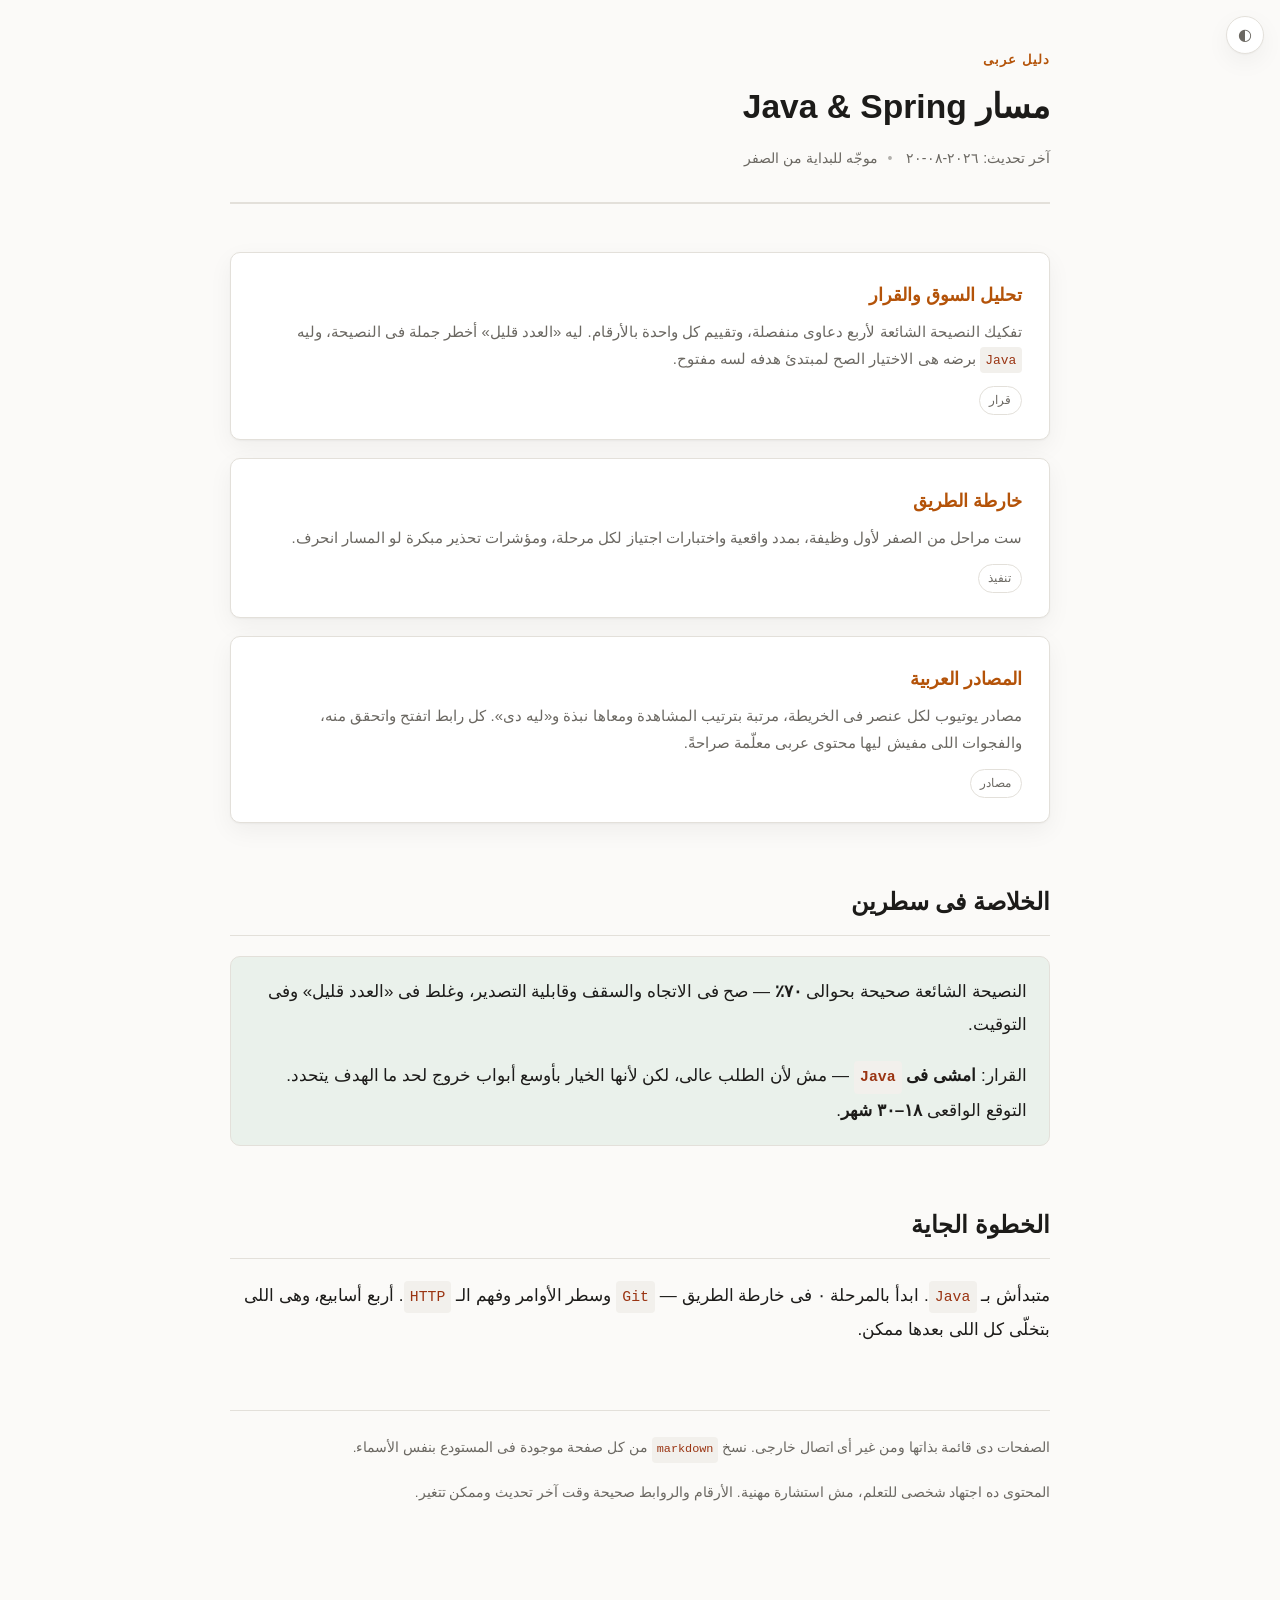
==== docs/index.html @ 8f4c94b4 "Add Arabic Java & Spring career guide Three static RTL pages published via GitHub Pages: - Market an" ====
<!DOCTYPE html>
<html lang="ar" dir="rtl">
<head>
<meta charset="utf-8">
<meta name="viewport" content="width=device-width, initial-scale=1">
<title>مسار Java &amp; Spring</title>
<link rel="stylesheet" href="_style.css">
<style>
  .docgrid { display: grid; gap: 1.1rem; margin-bottom: 3rem; }
  .doclink {
    display: block;
    background: var(--surface);
    border: 1px solid var(--border);
    border-radius: var(--radius);
    padding: 1.5rem 1.7rem;
    text-decoration: none;
    color: inherit;
    box-shadow: var(--shadow);
    transition: .15s;
  }
  .doclink:hover { border-color: var(--accent); transform: translateY(-2px); }
  .doclink h3 { margin: 0 0 .4rem; color: var(--accent); }
  .doclink p { margin: 0; color: var(--muted); font-size: .93rem; line-height: 1.8; }
  .doclink .tag {
    display: inline-block;
    font-size: .75rem;
    color: var(--muted);
    border: 1px solid var(--border);
    border-radius: 999px;
    padding: .1rem .6rem;
    margin-top: .8rem;
  }
</style>
</head>
<body>
<button class="themetoggle" id="tt" title="تبديل الثيم" aria-label="تبديل الثيم">◐</button>

<div class="wrap">

<header class="pagehead">
  <p class="eyebrow">دليل عربى</p>
  <h1>مسار Java &amp; Spring</h1>
  <p class="meta">
    <span>آخر تحديث: ٢٠٢٦-٠٨-٢٠</span>
    <span>موجّه للبداية من الصفر</span>
  </p>
</header>

<div class="docgrid">

  <a class="doclink" href="00-market-analysis.html">
    <h3>تحليل السوق والقرار</h3>
    <p>تفكيك النصيحة الشائعة لأربع دعاوى منفصلة، وتقييم كل واحدة بالأرقام. ليه «العدد قليل» أخطر جملة فى النصيحة، وليه <code>Java</code> برضه هى الاختيار الصح لمبتدئ هدفه لسه مفتوح.</p>
    <span class="tag">قرار</span>
  </a>

  <a class="doclink" href="01-roadmap.html">
    <h3>خارطة الطريق</h3>
    <p>ست مراحل من الصفر لأول وظيفة، بمدد واقعية واختبارات اجتياز لكل مرحلة، ومؤشرات تحذير مبكرة لو المسار انحرف.</p>
    <span class="tag">تنفيذ</span>
  </a>

  <a class="doclink" href="02-resources.html">
    <h3>المصادر العربية</h3>
    <p>مصادر يوتيوب لكل عنصر فى الخريطة، مرتبة بترتيب المشاهدة ومعاها نبذة و«ليه دى». كل رابط اتفتح واتحقق منه، والفجوات اللى مفيش ليها محتوى عربى معلّمة صراحةً.</p>
    <span class="tag">مصادر</span>
  </a>

</div>

<h2>الخلاصة فى سطرين</h2>

<div class="callout ok">
  <p>النصيحة الشائعة صحيحة بحوالى <strong>٧٠٪</strong> — صح فى الاتجاه والسقف وقابلية التصدير، وغلط فى «العدد قليل» وفى التوقيت.</p>
  <p>القرار: <strong>امشى فى <code>Java</code></strong> — مش لأن الطلب عالى، لكن لأنها الخيار بأوسع أبواب خروج لحد ما الهدف يتحدد. التوقع الواقعى <strong>١٨–٣٠ شهر</strong>.</p>
</div>

<h2>الخطوة الجاية</h2>

<p>متبدأش بـ <code>Java</code>. ابدأ بالمرحلة ٠ فى خارطة الطريق — <code>Git</code> وسطر الأوامر وفهم الـ <code>HTTP</code>. أربع أسابيع، وهى اللى بتخلّى كل اللى بعدها ممكن.</p>

<footer class="foot">
  <p>الصفحات دى قائمة بذاتها ومن غير أى اتصال خارجى. نسخ <code>markdown</code> من كل صفحة موجودة فى المستودع بنفس الأسماء.</p>
  <p>المحتوى ده اجتهاد شخصى للتعلم، مش استشارة مهنية. الأرقام والروابط صحيحة وقت آخر تحديث وممكن تتغير.</p>
</footer>

</div>

<script>
(function () {
  var r = document.documentElement, k = 'jsp-theme', s = localStorage.getItem(k);
  if (s) r.setAttribute('data-theme', s);
  document.getElementById('tt').addEventListener('click', function () {
    var dark = r.getAttribute('data-theme') === 'dark' ||
      (!r.getAttribute('data-theme') && matchMedia('(prefers-color-scheme: dark)').matches);
    var next = dark ? 'light' : 'dark';
    r.setAttribute('data-theme', next);
    localStorage.setItem(k, next);
  });
})();
</script>
</body>
</html>
---- docs/_style.css ----
/* ستايل مشترك لصفحات مسار Java & Spring */

:root {
  --bg: #fbfaf8;
  --surface: #ffffff;
  --text: #1c1b19;
  --muted: #6b6862;
  --border: #e3e0da;
  --accent: #b45309;
  --accent-soft: #fef3e2;
  --code-bg: #f2f0ec;
  --code-text: #9a3412;
  --ok: #15803d;
  --warn: #b45309;
  --bad: #b91c1c;
  --shadow: 0 1px 2px rgba(0, 0, 0, .04), 0 8px 24px rgba(0, 0, 0, .05);
  --radius: 10px;
  --font: "Segoe UI", "Tahoma", "Arial", sans-serif;
  --mono: "Cascadia Code", "Consolas", "Courier New", monospace;
}

@media (prefers-color-scheme: dark) {
  :root:not([data-theme="light"]) {
    --bg: #17161a;
    --surface: #1f1e23;
    --text: #e8e6e3;
    --muted: #a09c96;
    --border: #33313a;
    --accent: #f0a04b;
    --accent-soft: #2a2119;
    --code-bg: #2a2830;
    --code-text: #f0a04b;
    --ok: #4ade80;
    --warn: #fbbf24;
    --bad: #f87171;
    --shadow: 0 1px 2px rgba(0, 0, 0, .3), 0 8px 24px rgba(0, 0, 0, .35);
  }
}

:root[data-theme="dark"] {
  --bg: #17161a;
  --surface: #1f1e23;
  --text: #e8e6e3;
  --muted: #a09c96;
  --border: #33313a;
  --accent: #f0a04b;
  --accent-soft: #2a2119;
  --code-bg: #2a2830;
  --code-text: #f0a04b;
  --ok: #4ade80;
  --warn: #fbbf24;
  --bad: #f87171;
  --shadow: 0 1px 2px rgba(0, 0, 0, .3), 0 8px 24px rgba(0, 0, 0, .35);
}

* { box-sizing: border-box; }

html { scroll-behavior: smooth; }

body {
  margin: 0;
  background: var(--bg);
  color: var(--text);
  font-family: var(--font);
  font-size: 17px;
  line-height: 1.95;
  direction: rtl;
  text-align: right;
  -webkit-font-smoothing: antialiased;
}

.wrap {
  max-width: 860px;
  margin: 0 auto;
  padding: 3rem 1.25rem 6rem;
}

/* ---------- الترويسة ---------- */

.pagehead {
  border-bottom: 2px solid var(--border);
  padding-bottom: 1.75rem;
  margin-bottom: 3rem;
}

.eyebrow {
  color: var(--accent);
  font-size: .8rem;
  font-weight: 700;
  letter-spacing: .08em;
  margin: 0 0 .6rem;
}

.pagehead h1 {
  font-size: 2.1rem;
  line-height: 1.4;
  margin: 0 0 .9rem;
  font-weight: 700;
}

.meta {
  color: var(--muted);
  font-size: .88rem;
  line-height: 2.1;
  margin: 0;
}

.meta span + span::before {
  content: "•";
  margin: 0 .6rem;
  opacity: .5;
}

/* ---------- العناوين ---------- */

h2 {
  font-size: 1.5rem;
  margin: 3.5rem 0 1.2rem;
  padding-bottom: .6rem;
  border-bottom: 1px solid var(--border);
  font-weight: 700;
}

h3 {
  font-size: 1.15rem;
  margin: 2.5rem 0 .8rem;
  font-weight: 700;
  color: var(--accent);
}

h4 {
  font-size: 1rem;
  margin: 1.8rem 0 .5rem;
  font-weight: 700;
}

p { margin: 0 0 1.1rem; }

ul, ol { padding-inline-start: 1.5rem; margin: 0 0 1.2rem; }
li { margin-bottom: .5rem; }

a { color: var(--accent); text-decoration-thickness: 1px; text-underline-offset: 3px; }
a:hover { text-decoration-style: dotted; }

strong { font-weight: 700; }

hr {
  border: 0;
  border-top: 1px solid var(--border);
  margin: 3rem 0;
}

/* ---------- الكود ---------- */

code {
  font-family: var(--mono);
  font-size: .87em;
  background: var(--code-bg);
  color: var(--code-text);
  padding: .12em .42em;
  border-radius: 4px;
  direction: ltr;
  unicode-bidi: isolate;
  display: inline-block;
  white-space: nowrap;
}

pre {
  background: var(--code-bg);
  border: 1px solid var(--border);
  border-radius: var(--radius);
  padding: 1.1rem 1.25rem;
  overflow-x: auto;
  direction: ltr;
  text-align: left;
  margin: 0 0 1.5rem;
  line-height: 1.7;
}

pre code {
  background: none;
  padding: 0;
  color: var(--text);
  font-size: .85rem;
  white-space: pre;
  display: block;
}

/* ---------- الجداول ---------- */

.tablewrap {
  overflow-x: auto;
  margin: 0 0 1.8rem;
  border: 1px solid var(--border);
  border-radius: var(--radius);
  background: var(--surface);
}

table {
  border-collapse: collapse;
  width: 100%;
  font-size: .93rem;
}

th, td {
  text-align: right;
  padding: .75rem 1rem;
  border-bottom: 1px solid var(--border);
  vertical-align: top;
}

th {
  background: var(--accent-soft);
  font-weight: 700;
  white-space: nowrap;
}

tbody tr:last-child td { border-bottom: 0; }

/* ---------- البطاقات والتنبيهات ---------- */

.card {
  background: var(--surface);
  border: 1px solid var(--border);
  border-radius: var(--radius);
  padding: 1.4rem 1.6rem;
  margin: 0 0 1.8rem;
  box-shadow: var(--shadow);
}

.card > :last-child { margin-bottom: 0; }

.callout {
  background: var(--accent-soft);
  border: 1px solid var(--border);
  border-radius: var(--radius);
  padding: 1.15rem 1.4rem;
  margin: 0 0 1.8rem;
}

.callout > :last-child { margin-bottom: 0; }

.callout-title {
  font-weight: 700;
  margin: 0 0 .45rem;
  font-size: .82rem;
  letter-spacing: .04em;
  color: var(--accent);
}

.callout.ok  { background: rgba(21, 128, 61, .07); }
.callout.bad { background: rgba(185, 28, 28, .07); }

.callout.ok  .callout-title { color: var(--ok); }
.callout.bad .callout-title { color: var(--bad); }

blockquote {
  margin: 0 0 1.6rem;
  padding: .9rem 1.3rem;
  border-inline-start: 2px solid var(--border);
  color: var(--muted);
  font-size: 1.02rem;
}

blockquote > :last-child { margin-bottom: 0; }

/* ---------- الأحكام ---------- */

.verdict {
  display: inline-block;
  font-size: .8rem;
  font-weight: 700;
  padding: .2rem .7rem;
  border-radius: 999px;
  margin-bottom: .8rem;
}

.verdict.true    { background: rgba(21, 128, 61, .13);  color: var(--ok); }
.verdict.partial { background: rgba(180, 83, 9, .13);   color: var(--warn); }
.verdict.false   { background: rgba(185, 28, 28, .13);  color: var(--bad); }

/* ---------- قائمة المهام ---------- */

.checklist { list-style: none; padding-inline-start: 0; }

.checklist li {
  position: relative;
  padding-inline-start: 1.9rem;
  margin-bottom: .6rem;
}

.checklist li::before {
  content: "";
  position: absolute;
  inset-inline-start: 0;
  top: .55em;
  width: 1.05rem;
  height: 1.05rem;
  border: 1.5px solid var(--border);
  border-radius: 4px;
  background: var(--surface);
}

/* ---------- المراحل ---------- */

.phase {
  background: var(--surface);
  border: 1px solid var(--border);
  border-radius: var(--radius);
  padding: 1.5rem 1.7rem;
  margin: 0 0 1.6rem;
  box-shadow: var(--shadow);
}

.phase-head {
  display: flex;
  flex-wrap: wrap;
  align-items: baseline;
  gap: .8rem;
  margin-bottom: .4rem;
}

.phase-num {
  background: var(--accent);
  color: #fff;
  font-weight: 700;
  font-size: .82rem;
  padding: .15rem .65rem;
  border-radius: 999px;
  white-space: nowrap;
}

.phase-head h3 { margin: 0; color: var(--text); font-size: 1.2rem; }

.phase-dur {
  color: var(--muted);
  font-size: .85rem;
  margin-inline-start: auto;
  white-space: nowrap;
}

.phase > :last-child { margin-bottom: 0; }

/* ---------- التنقل ---------- */

.nav {
  display: flex;
  flex-wrap: wrap;
  gap: .6rem;
  margin-bottom: 2.5rem;
}

.nav a {
  display: inline-block;
  padding: .4rem .95rem;
  border: 1px solid var(--border);
  border-radius: 999px;
  background: var(--surface);
  color: var(--muted);
  text-decoration: none;
  font-size: .87rem;
  transition: .15s;
}

.nav a:hover, .nav a[aria-current="page"] {
  border-color: var(--accent);
  color: var(--accent);
  background: var(--accent-soft);
}

.foot {
  margin-top: 4rem;
  padding-top: 1.5rem;
  border-top: 1px solid var(--border);
  color: var(--muted);
  font-size: .85rem;
}

.foot ul { padding-inline-start: 1.3rem; }
.foot li { margin-bottom: .35rem; }

/* ---------- الطباعة ---------- */

@media print {
  body { background: #fff; color: #000; font-size: 12pt; }
  .nav, .themetoggle { display: none; }
  .card, .phase, .callout, .tablewrap { break-inside: avoid; box-shadow: none; }
  h2 { break-after: avoid; }
}

@media (max-width: 600px) {
  body { font-size: 16px; line-height: 1.85; }
  .wrap { padding: 2rem 1rem 4rem; }
  .pagehead h1 { font-size: 1.6rem; }
  h2 { font-size: 1.3rem; }
  .phase { padding: 1.2rem; }
}

/* ---------- زر الثيم ---------- */

.themetoggle {
  position: fixed;
  top: 1rem;
  inset-inline-start: 1rem;
  z-index: 10;
  background: var(--surface);
  border: 1px solid var(--border);
  color: var(--muted);
  border-radius: 999px;
  width: 2.4rem;
  height: 2.4rem;
  font-size: 1rem;
  cursor: pointer;
  box-shadow: var(--shadow);
  line-height: 1;
}

.themetoggle:hover { color: var(--accent); border-color: var(--accent); }
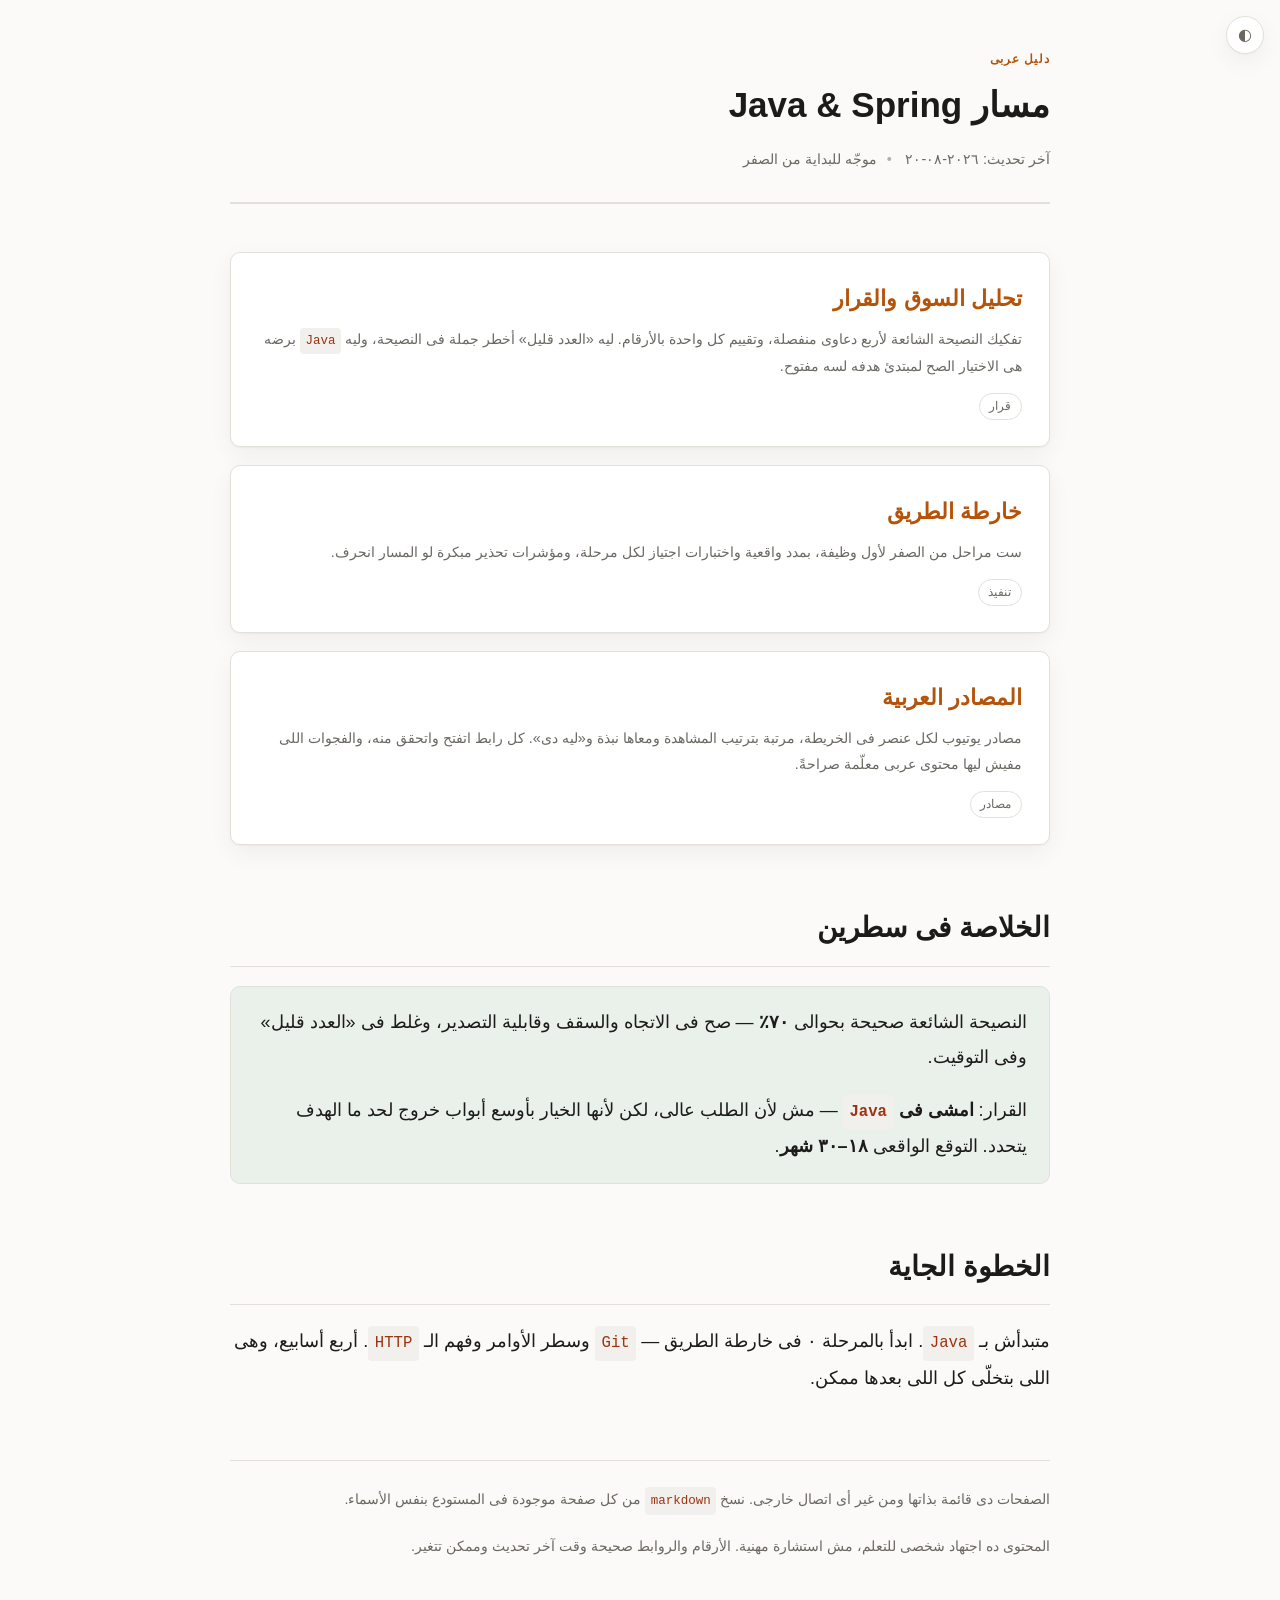
==== commit 18c5415b: "Unify the typographic scale across every page 02-resources.html got a 1.25-ratio scale in an earlier" ====
--- a/docs/index.html
+++ b/docs/index.html
@@ -20,10 +20,10 @@
   }
   .doclink:hover { border-color: var(--accent); transform: translateY(-2px); }
   .doclink h3 { margin: 0 0 .4rem; color: var(--accent); }
-  .doclink p { margin: 0; color: var(--muted); font-size: .93rem; line-height: 1.8; }
+  .doclink p { margin: 0; color: var(--muted); font-size: var(--fs-meta); line-height: 1.8; }
   .doclink .tag {
     display: inline-block;
-    font-size: .75rem;
+    font-size: var(--fs-micro);
     color: var(--muted);
     border: 1px solid var(--border);
     border-radius: 999px;
--- a/docs/_style.css
+++ b/docs/_style.css
@@ -17,6 +17,19 @@
   --radius: 10px;
   --font: "Segoe UI", "Tahoma", "Arial", sans-serif;
   --mono: "Cascadia Code", "Consolas", "Courier New", monospace;
+  /* ---------- السلّم الطباعى ----------
+     كل درجة = 1.25 × اللى تحتها. ست درجات بس، ومفيش قيم بينهم.
+     العائلة واحدة عن قصد: الصفحات دى بتشتغل بصفر اتصال خارجى، فخط
+     عرض مميز يعنى Google Fonts، ومفيش خط عربى مميز مضمون وجوده
+     كخط نظام على Windows و Android و iOS مع بعض. فالتسلسل محمول
+     على المقاس والوزن واللون بدل تنوع الخطوط.
+     ------------------------------------ */
+  --fs-micro: .72rem;
+  --fs-meta: .9rem;
+  --fs-body: 1.125rem;
+  --fs-lead: 1.4rem;
+  --fs-head: 1.75rem;
+  --fs-title: 2.19rem;
 }
 
 @media (prefers-color-scheme: dark) {
@@ -62,7 +75,7 @@
   background: var(--bg);
   color: var(--text);
   font-family: var(--font);
-  font-size: 17px;
+  font-size: var(--fs-body);
   line-height: 1.95;
   direction: rtl;
   text-align: right;
@@ -85,14 +98,14 @@
 
 .eyebrow {
   color: var(--accent);
-  font-size: .8rem;
+  font-size: var(--fs-micro);
   font-weight: 700;
   letter-spacing: .08em;
   margin: 0 0 .6rem;
 }
 
 .pagehead h1 {
-  font-size: 2.1rem;
+  font-size: var(--fs-title);
   line-height: 1.4;
   margin: 0 0 .9rem;
   font-weight: 700;
@@ -100,7 +113,7 @@
 
 .meta {
   color: var(--muted);
-  font-size: .88rem;
+  font-size: var(--fs-meta);
   line-height: 2.1;
   margin: 0;
 }
@@ -114,7 +127,7 @@
 /* ---------- العناوين ---------- */
 
 h2 {
-  font-size: 1.5rem;
+  font-size: var(--fs-head);
   margin: 3.5rem 0 1.2rem;
   padding-bottom: .6rem;
   border-bottom: 1px solid var(--border);
@@ -122,14 +135,14 @@
 }
 
 h3 {
-  font-size: 1.15rem;
+  font-size: var(--fs-lead);
   margin: 2.5rem 0 .8rem;
   font-weight: 700;
   color: var(--accent);
 }
 
 h4 {
-  font-size: 1rem;
+  font-size: var(--fs-body);
   margin: 1.8rem 0 .5rem;
   font-weight: 700;
 }
@@ -181,7 +194,7 @@
   background: none;
   padding: 0;
   color: var(--text);
-  font-size: .85rem;
+  font-size: var(--fs-meta);
   white-space: pre;
   display: block;
 }
@@ -199,7 +212,7 @@
 table {
   border-collapse: collapse;
   width: 100%;
-  font-size: .93rem;
+  font-size: var(--fs-meta);
 }
 
 th, td {
@@ -243,7 +256,7 @@
 .callout-title {
   font-weight: 700;
   margin: 0 0 .45rem;
-  font-size: .82rem;
+  font-size: var(--fs-micro);
   letter-spacing: .04em;
   color: var(--accent);
 }
@@ -259,7 +272,7 @@
   padding: .9rem 1.3rem;
   border-inline-start: 2px solid var(--border);
   color: var(--muted);
-  font-size: 1.02rem;
+  font-size: var(--fs-body);
 }
 
 blockquote > :last-child { margin-bottom: 0; }
@@ -268,7 +281,7 @@
 
 .verdict {
   display: inline-block;
-  font-size: .8rem;
+  font-size: var(--fs-micro);
   font-weight: 700;
   padding: .2rem .7rem;
   border-radius: 999px;
@@ -324,17 +337,17 @@
   background: var(--accent);
   color: #fff;
   font-weight: 700;
-  font-size: .82rem;
+  font-size: var(--fs-micro);
   padding: .15rem .65rem;
   border-radius: 999px;
   white-space: nowrap;
 }
 
-.phase-head h3 { margin: 0; color: var(--text); font-size: 1.2rem; }
+.phase-head h3 { margin: 0; color: var(--text); font-size: var(--fs-lead); }
 
 .phase-dur {
   color: var(--muted);
-  font-size: .85rem;
+  font-size: var(--fs-meta);
   margin-inline-start: auto;
   white-space: nowrap;
 }
@@ -358,7 +371,7 @@
   background: var(--surface);
   color: var(--muted);
   text-decoration: none;
-  font-size: .87rem;
+  font-size: var(--fs-meta);
   transition: .15s;
 }
 
@@ -373,7 +386,7 @@
   padding-top: 1.5rem;
   border-top: 1px solid var(--border);
   color: var(--muted);
-  font-size: .85rem;
+  font-size: var(--fs-meta);
 }
 
 .foot ul { padding-inline-start: 1.3rem; }
@@ -389,10 +402,10 @@
 }
 
 @media (max-width: 600px) {
-  body { font-size: 16px; line-height: 1.85; }
+  body { line-height: 1.85; }
   .wrap { padding: 2rem 1rem 4rem; }
-  .pagehead h1 { font-size: 1.6rem; }
-  h2 { font-size: 1.3rem; }
+  .pagehead h1 { font-size: var(--fs-head); }
+  h2 { font-size: var(--fs-lead); }
   .phase { padding: 1.2rem; }
 }
 
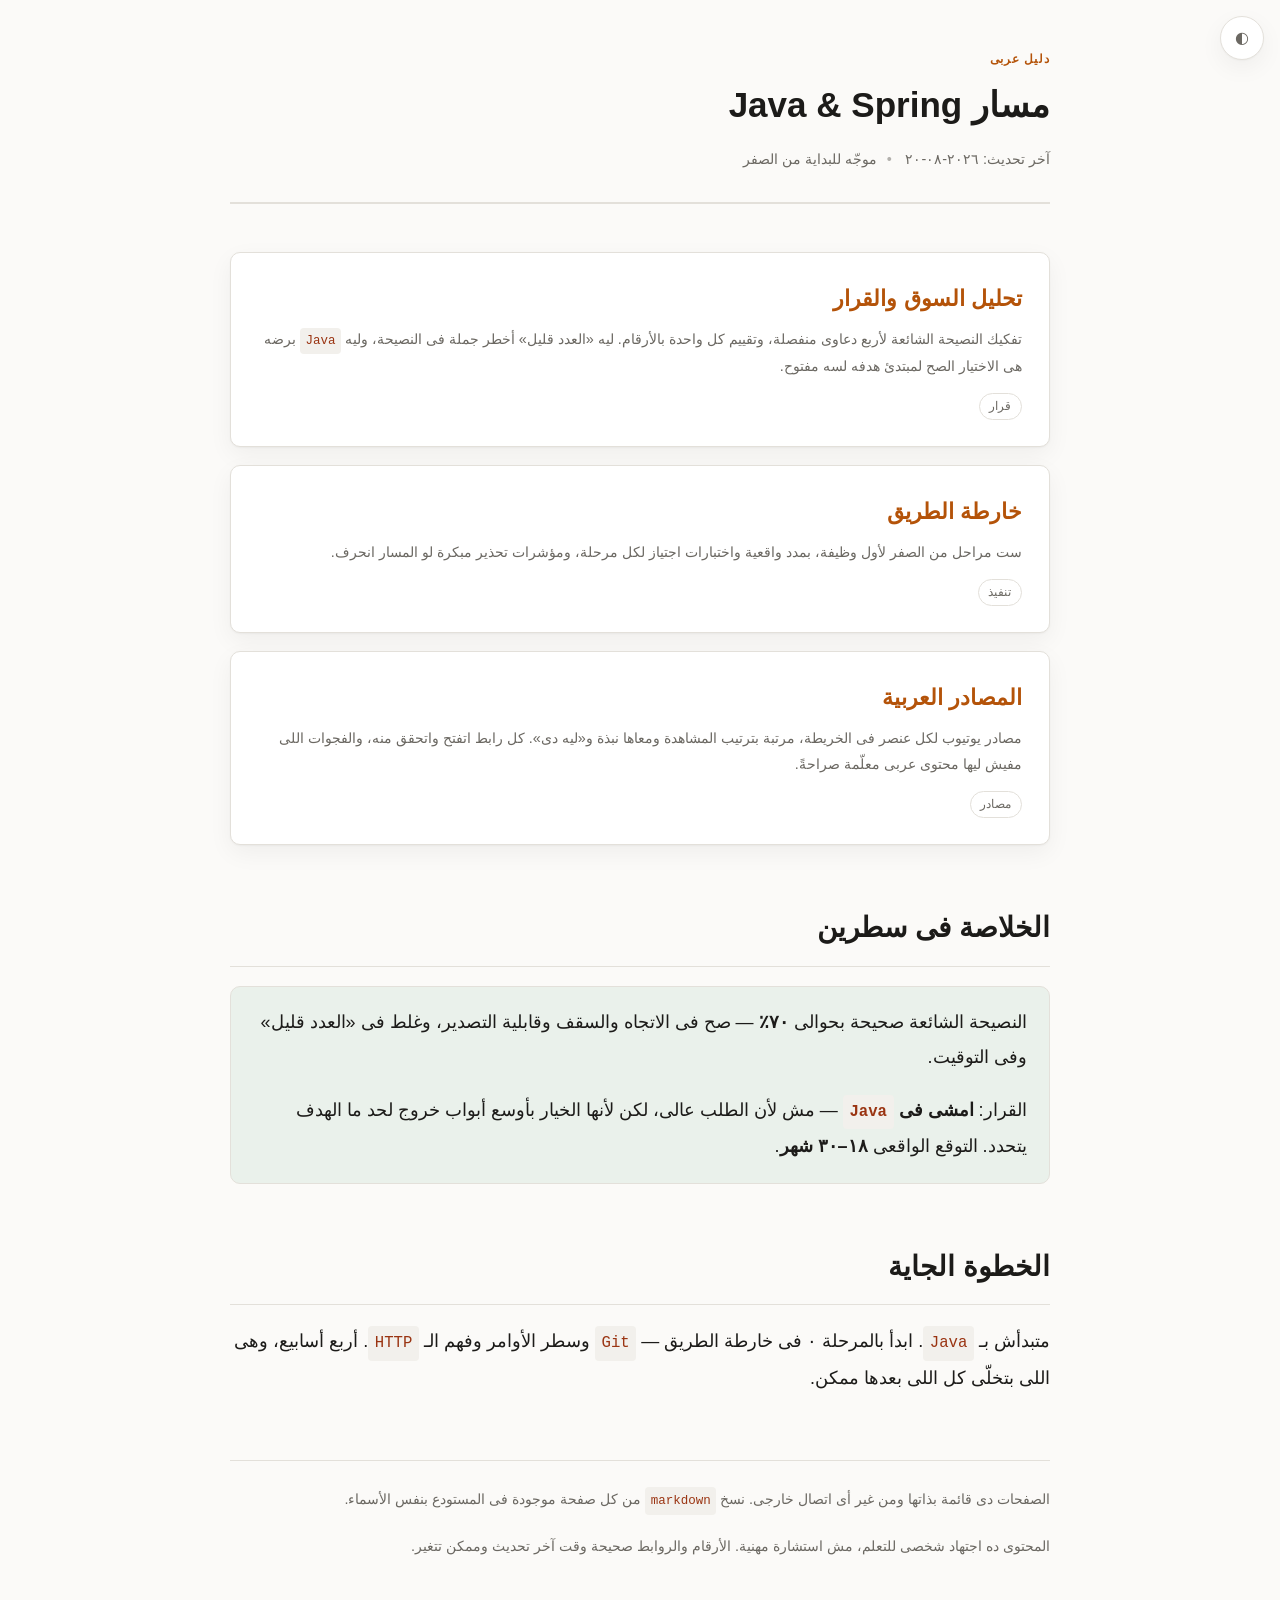
==== commit 1af2ad5f: "Fix WCAG AA contrast failures and structural a11y gaps An audit measured all 26 foreground/backgroun" ====
--- a/docs/index.html
+++ b/docs/index.html
@@ -19,7 +19,13 @@
     transition: .15s;
   }
   .doclink:hover { border-color: var(--accent); transform: translateY(-2px); }
-  .doclink h3 { margin: 0 0 .4rem; color: var(--accent); }
+  .doclink h2 {
+    margin: 0 0 .4rem;
+    color: var(--accent);
+    font-size: var(--fs-lead);
+    border-bottom: 0;
+    padding-bottom: 0;
+  }
   .doclink p { margin: 0; color: var(--muted); font-size: var(--fs-meta); line-height: 1.8; }
   .doclink .tag {
     display: inline-block;
@@ -30,12 +36,16 @@
     padding: .1rem .6rem;
     margin-top: .8rem;
   }
+  @media (prefers-reduced-motion: reduce) {
+    .doclink { transition: none; }
+    .doclink:hover { transform: none; }
+  }
 </style>
 </head>
 <body>
 <button class="themetoggle" id="tt" title="تبديل الثيم" aria-label="تبديل الثيم">◐</button>
 
-<div class="wrap">
+<main class="wrap">
 
 <header class="pagehead">
   <p class="eyebrow">دليل عربى</p>
@@ -49,19 +59,19 @@
 <div class="docgrid">
 
   <a class="doclink" href="00-market-analysis.html">
-    <h3>تحليل السوق والقرار</h3>
+    <h2>تحليل السوق والقرار</h2>
     <p>تفكيك النصيحة الشائعة لأربع دعاوى منفصلة، وتقييم كل واحدة بالأرقام. ليه «العدد قليل» أخطر جملة فى النصيحة، وليه <code>Java</code> برضه هى الاختيار الصح لمبتدئ هدفه لسه مفتوح.</p>
     <span class="tag">قرار</span>
   </a>
 
   <a class="doclink" href="01-roadmap.html">
-    <h3>خارطة الطريق</h3>
+    <h2>خارطة الطريق</h2>
     <p>ست مراحل من الصفر لأول وظيفة، بمدد واقعية واختبارات اجتياز لكل مرحلة، ومؤشرات تحذير مبكرة لو المسار انحرف.</p>
     <span class="tag">تنفيذ</span>
   </a>
 
   <a class="doclink" href="02-resources.html">
-    <h3>المصادر العربية</h3>
+    <h2>المصادر العربية</h2>
     <p>مصادر يوتيوب لكل عنصر فى الخريطة، مرتبة بترتيب المشاهدة ومعاها نبذة و«ليه دى». كل رابط اتفتح واتحقق منه، والفجوات اللى مفيش ليها محتوى عربى معلّمة صراحةً.</p>
     <span class="tag">مصادر</span>
   </a>
@@ -84,7 +94,7 @@
   <p>المحتوى ده اجتهاد شخصى للتعلم، مش استشارة مهنية. الأرقام والروابط صحيحة وقت آخر تحديث وممكن تتغير.</p>
 </footer>
 
-</div>
+</main>
 
 <script>
 (function () {
--- a/docs/_style.css
+++ b/docs/_style.css
@@ -7,11 +7,12 @@
   --muted: #6b6862;
   --border: #e3e0da;
   --accent: #b45309;
+  --on-accent: #ffffff;
   --accent-soft: #fef3e2;
   --code-bg: #f2f0ec;
   --code-text: #9a3412;
-  --ok: #15803d;
-  --warn: #b45309;
+  --ok: #0f6132;
+  --warn: #8f4107;
   --bad: #b91c1c;
   --shadow: 0 1px 2px rgba(0, 0, 0, .04), 0 8px 24px rgba(0, 0, 0, .05);
   --radius: 10px;
@@ -40,6 +41,7 @@
     --muted: #a09c96;
     --border: #33313a;
     --accent: #f0a04b;
+    --on-accent: #17161a;
     --accent-soft: #2a2119;
     --code-bg: #2a2830;
     --code-text: #f0a04b;
@@ -57,6 +59,7 @@
   --muted: #a09c96;
   --border: #33313a;
   --accent: #f0a04b;
+  --on-accent: #17161a;
   --accent-soft: #2a2119;
   --code-bg: #2a2830;
   --code-text: #f0a04b;
@@ -335,7 +338,7 @@
 
 .phase-num {
   background: var(--accent);
-  color: #fff;
+  color: var(--on-accent);
   font-weight: 700;
   font-size: var(--fs-micro);
   padding: .15rem .65rem;
@@ -365,7 +368,7 @@
 
 .nav a {
   display: inline-block;
-  padding: .4rem .95rem;
+  padding: .5rem .95rem;
   border: 1px solid var(--border);
   border-radius: 999px;
   background: var(--surface);
@@ -420,8 +423,8 @@
   border: 1px solid var(--border);
   color: var(--muted);
   border-radius: 999px;
-  width: 2.4rem;
-  height: 2.4rem;
+  width: 2.75rem;
+  height: 2.75rem;
   font-size: 1rem;
   cursor: pointer;
   box-shadow: var(--shadow);
@@ -429,3 +432,7 @@
 }
 
 .themetoggle:hover { color: var(--accent); border-color: var(--accent); }
+
+@media (prefers-reduced-motion: reduce) {
+  html { scroll-behavior: auto; }
+}
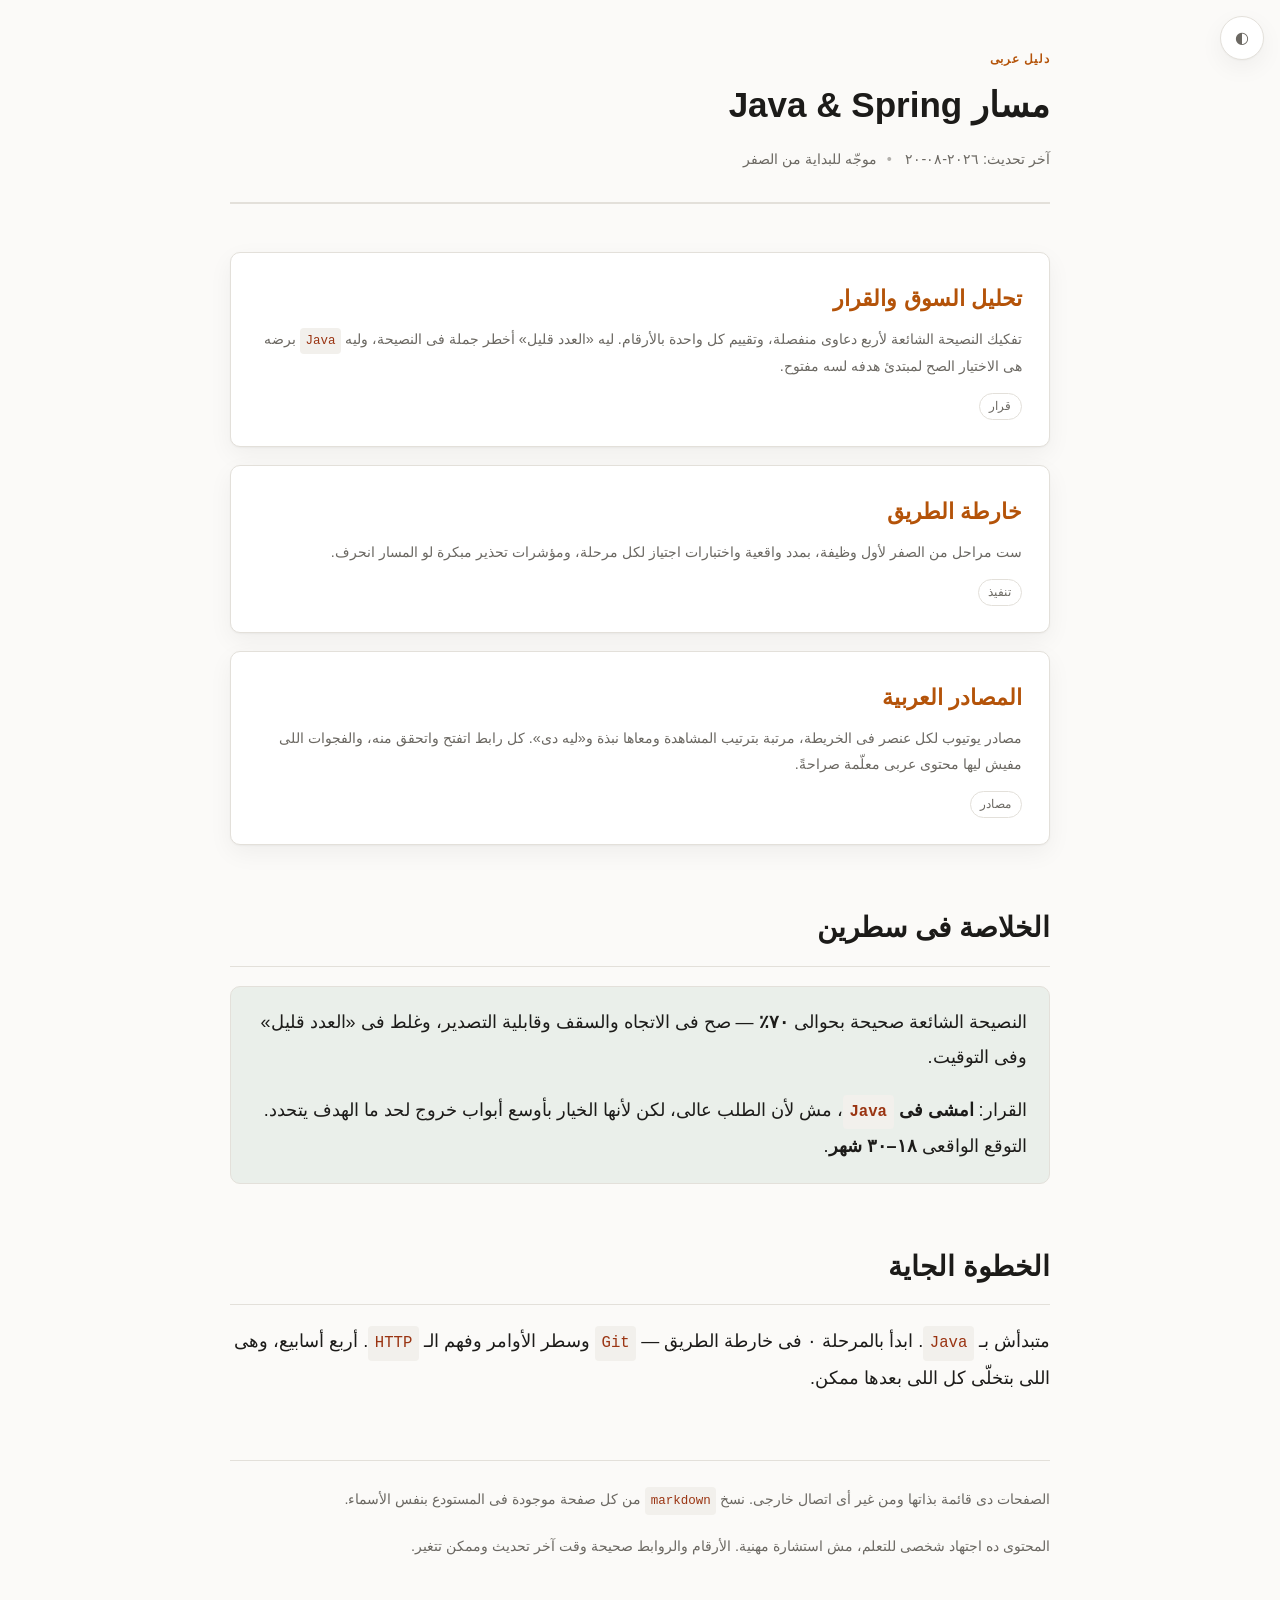
==== commit 752e21e5: "Reduce em-dash saturation in the published prose A detector flagged 44 em-dashes in each of the anal" ====
--- a/docs/index.html
+++ b/docs/index.html
@@ -5,6 +5,7 @@
 <meta name="viewport" content="width=device-width, initial-scale=1">
 <title>مسار Java &amp; Spring</title>
 <link rel="stylesheet" href="_style.css">
+<script>(function(){try{var t=localStorage.getItem('jsp-theme');if(t)document.documentElement.setAttribute('data-theme',t)}catch(e){}})();</script>
 <style>
   .docgrid { display: grid; gap: 1.1rem; margin-bottom: 3rem; }
   .doclink {
@@ -82,7 +83,7 @@
 
 <div class="callout ok">
   <p>النصيحة الشائعة صحيحة بحوالى <strong>٧٠٪</strong> — صح فى الاتجاه والسقف وقابلية التصدير، وغلط فى «العدد قليل» وفى التوقيت.</p>
-  <p>القرار: <strong>امشى فى <code>Java</code></strong> — مش لأن الطلب عالى، لكن لأنها الخيار بأوسع أبواب خروج لحد ما الهدف يتحدد. التوقع الواقعى <strong>١٨–٣٠ شهر</strong>.</p>
+  <p>القرار: <strong>امشى فى <code>Java</code></strong>، مش لأن الطلب عالى، لكن لأنها الخيار بأوسع أبواب خروج لحد ما الهدف يتحدد. التوقع الواقعى <strong>١٨–٣٠ شهر</strong>.</p>
 </div>
 
 <h2>الخطوة الجاية</h2>
@@ -98,14 +99,13 @@
 
 <script>
 (function () {
-  var r = document.documentElement, k = 'jsp-theme', s = localStorage.getItem(k);
-  if (s) r.setAttribute('data-theme', s);
+  var r = document.documentElement, k = 'jsp-theme';
   document.getElementById('tt').addEventListener('click', function () {
     var dark = r.getAttribute('data-theme') === 'dark' ||
       (!r.getAttribute('data-theme') && matchMedia('(prefers-color-scheme: dark)').matches);
     var next = dark ? 'light' : 'dark';
     r.setAttribute('data-theme', next);
-    localStorage.setItem(k, next);
+    try { localStorage.setItem(k, next); } catch (e) {}
   });
 })();
 </script>
--- a/docs/_style.css
+++ b/docs/_style.css
@@ -264,8 +264,8 @@
   color: var(--accent);
 }
 
-.callout.ok  { background: rgba(21, 128, 61, .07); }
-.callout.bad { background: rgba(185, 28, 28, .07); }
+.callout.ok  { background: color-mix(in srgb, var(--ok) 7%, var(--bg)); }
+.callout.bad { background: color-mix(in srgb, var(--bad) 7%, var(--bg)); }
 
 .callout.ok  .callout-title { color: var(--ok); }
 .callout.bad .callout-title { color: var(--bad); }
@@ -291,9 +291,9 @@
   margin-bottom: .8rem;
 }
 
-.verdict.true    { background: rgba(21, 128, 61, .13);  color: var(--ok); }
-.verdict.partial { background: rgba(180, 83, 9, .13);   color: var(--warn); }
-.verdict.false   { background: rgba(185, 28, 28, .13);  color: var(--bad); }
+.verdict.true    { background: color-mix(in srgb, var(--ok) 13%, var(--surface));  color: var(--ok); }
+.verdict.partial { background: color-mix(in srgb, var(--warn) 13%, var(--surface));   color: var(--warn); }
+.verdict.false   { background: color-mix(in srgb, var(--bad) 13%, var(--surface));  color: var(--bad); }
 
 /* ---------- قائمة المهام ---------- */
 
